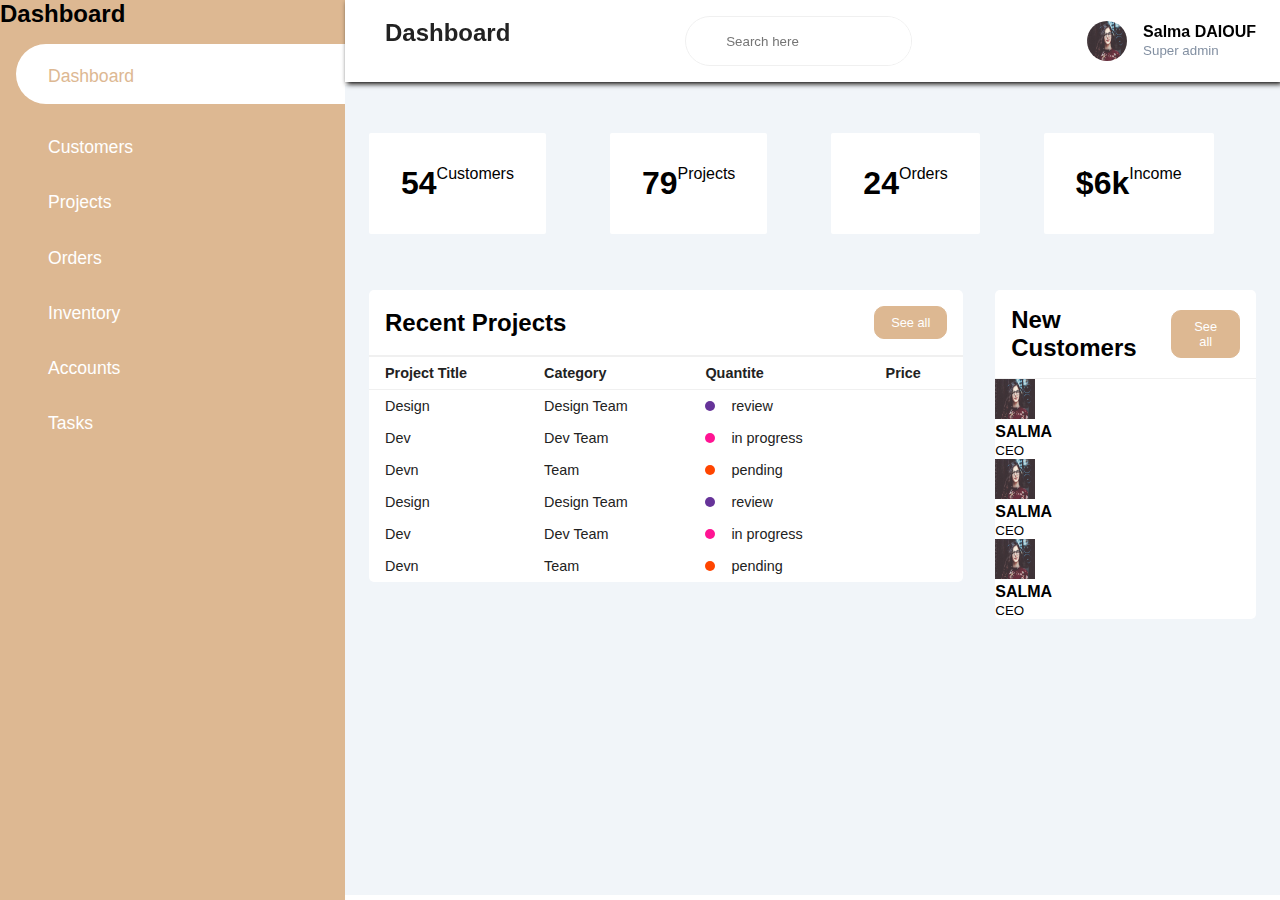
==== index.html @ d8a02985 "index.html" ====
<!DOCTYPE html>
<html lang="en">
<head>
    <meta charset="UTF-8">
    <meta http-equiv="X-UA-Compatible" content="IE=edge">
    <meta name="viewport" content="width=device-width, initial-scale=1.0">
    <title>Dashboard</title>
    <link rel="stylesheet" href="https://maxst.icons8.com/vue-static/landings/line-awesome/line-awesome/1.3.0/css/line-awesome.min.css">
    <link rel="stylesheet" href="style.css   ">
</head>
<body>
    
    <div class="sidebar">
        <div class="sidbar-brand">
            <h2><span class="lab la-accusoft"></span> Dashboard</h2>
        </div>

        <div class="sidebar-menu">
            <ul>
                <li><a href="" class="active"><span class="las la-igloo"></span>
                    <span>Dashboard</span></a>
                </li>
                <li><a href=""><span class="las la-users"></span>
                    <span>Customers</span></a>
                </li>
                <li><a href=""><span class="las la-clipboard-list"></span>
                    <span>Projects</span></a>
                </li>
                <li><a href=""><span class="las la-shopping-bag"></span>
                    <span>Orders</span></a>
                </li>
                <li><a href=""><span class="las la-receipt"></span>
                    <span>Inventory</span></a>
                </li>
                <li><a href=""><span class="las la-user-circle"></span>
                    <span>Accounts</span></a>
                </li>
                <li><a href=""><span class="las la-clipboard-list"></span>
                    <span>Tasks</span></a>
                </li>
            </ul>
        </div>
    </div>

    <div class="main-content">
        <header>
            <h2>
                <label for="">
                    <span class="las la-bars"></span>
                </label>
                Dashboard
            </h2>
            <div class="search-wrapper">
                <span class="las la-search"></span>
                <input type="search" placeholder="Search here"/>
            </div>
            <div class="user-wrapper">
                <img src="img/2.jpg" width="40px" height="40px" alt="">
                <div>
                    <h4>Salma DAIOUF</h4>
                    <small>Super admin</small>
                </div>
            </div>
        </header>

        <main>
            <div class="cards">
                <div class="card-single">
                    <h1>54</h1>
                    <span>Customers</span>
                    <!-- <span class="las la-users"></span> -->
                </div>
                <div> 
                    <span class="las la-users"></span>
                </div>

                <div class="card-single">
                    <h1>79</h1>
                    <span>Projects</span>
                </div>
                <div>
                    <span class="las la-clipboard-list"></span>
                </div>

                <div class="card-single">
                    <h1>24</h1>
                    <span>Orders</span>
                </div>
                <div>
                    <span class="las la-shopping-bag"></span>
                </div>

                <div class="card-single">
                    <h1>$6k</h1>
                    <span>Income</span>
                </div>
                <div>
                    <span class="lab la-google-wallet"></span>
                </div>


            </div>

            <div class="recent-grid">
                <div class="project">
                    <div class="card">
                        <div class="card-header">
                            <h2>Recent Projects</h2>

                            <button>See all <span class="las la-arrow-right">
                            </span></button>
                        </div>

                        <div class="card-body">
                            <div class="table-responsive">
                                <table width="100%">
                                    <thead>
                                        <tr>
                                            <td>Project Title</td>
                                            <td>Category</td>
                                            <td>Quantite</td>
                                            <td>Price</td>
                                        </tr>
                                    </thead>
                                    <tbody>
                                        <tr>
                                            <td>Design</td>
                                            <td>Design Team</td>
                                            <td>
                                                <span class="status purple"></span>
                                                review
                                            </td>
                                        </tr>
                                        <tr>
                                            <td>Dev</td>
                                            <td>Dev Team</td>
                                            <td>
                                                <span class="status pink"></span>
                                                in progress
                                            </td>
                                        </tr>
                                        <tr>
                                            <td>Devn</td>
                                            <td>Team</td>
                                            <td>
                                                <span class="status orange"></span>
                                                pending
                                            </td>
                                        </tr>
                                        <tr>
                                            <td>Design</td>
                                            <td>Design Team</td>
                                            <td>
                                                <span class="status purple"></span>
                                                review
                                            </td>
                                        </tr>
                                        <tr>
                                            <td>Dev</td>
                                            <td>Dev Team</td>
                                            <td>
                                                <span class="status pink"></span>
                                                in progress
                                            </td>
                                        </tr>
                                        <tr>
                                            <td>Devn</td>
                                            <td>Team</td>
                                            <td>
                                                <span class="status orange"></span>
                                                pending
                                            </td>
                                        </tr>
                                    </tbody>
                                </table>
                            </div>
                        </div>
                    </div>
                </div>

                <div class="customers">
                    <div class="card">
                        <div class="card-header">
                            <h2>New Customers</h2>

                            <button>See all <span class="las la-arrow-right">
                            </span></button>
                        </div>

                        <div class="card-body">
                            <div class="customers">

                                <img src="img/2.jpg" width="40px"
                                height="40px" alt="">
                                <div>
                                    <h4>SALMA</h4>
                                    <small>CEO</small>
                                </div>
                                <div>
                                    <span class="las la-user-circle"></span>
                                    <span class="las la-user-comment"></span>
                                    <span class="las la-user-phone"></span>
                                </div>
                            </div>

                            <div class="customers">
                                <img src="img/2.jpg" width="40px"
                                height="40px" alt="">
                                <div>
                                    <h4>SALMA</h4>
                                    <small>CEO</small>
                                </div>
                                <div>
                                    <span class="las la-user-circle"></span>
                                    <span class="las la-user-comment"></span>
                                    <span class="las la-user-phone"></span>
                                </div>
                            </div>

                            <div class="customers">
                                <img src="img/2.jpg" width="40px"
                                height="40px" alt="">
                                <div>
                                    <h4>SALMA</h4>
                                    <small>CEO</small>
                                </div>
                                <div>
                                    <span class="las la-user-circle"></span>
                                    <span class="las la-user-comment"></span>
                                    <span class="las la-user-phone"></span>
                                </div>
                            </div>
                        </div>
                    </div>
                </div>           
            </div>

        </main>
    </div>

</body>
</html>
---- style.css ----
:root{
    --main-color:#DDB892;
    --color-dark:#1D2231;
    --text-grey:#8390A2;
}


* {
    padding: 0;
    margin: 0;
    box-sizing: border-box;
    list-style-type: none;
    text-decoration: none;
    font-family: 'Poppins', sans-serif;

}

.sidebar {
    width: 345px;
    position: fixed;
    left: 0;
    top: 0;
    height: 100%;
    background: var(--main-color);
}

.sadebar-brand {
    height: 90px;
    padding-left: 1rem 0rem 1rem 2rem;
    color: #fff;
}

.sidebar-brand span {
    display: inline-block;
    padding-right: 1rem;
}

.sidebar-menu {
    margin-top: 1rem;
}

.sidebar-menu li {
    width: 100%;
    margin-bottom: 1.7rem;
    padding-left: 1rem;
}

.sidebar-menu a {
    padding-left: 1rem;
    display: block;
    color: #fff;
    font-size: 1.1rem;
}

.sidebar-menu a.active {
    background: #fff;
    padding-top: 1rem;
    padding-bottom: 1rem;
    color: var(--main-color);
    border-radius: 30px 0px 0px 30px;
}

.sidebar-menu a span:first-child {
    font-size: 1.5rem;
    padding-right: 1rem;
}

.main-content {
    margin-left: 345px;
}

header {
    display: flex;
    justify-content: space-between;
    padding: 1rem 1.5rem;
    box-shadow: 2px 2px 5px rgba(0,0,0,2);
    position: fixed;
    left: 345px;
    width: calc(100% - 345px);
    top: 0;
    z-index: 100;
}

header h2 {
    color: #222;
}

header label span {
    font-size: 1.7rem;
    padding-right: 1rem;
}

.search-wrapper {
    border: 1px solid #f0f0f0;
    border-radius: 30px;
    height: 50px;
    display: flex;
    align-items: center;
    overflow-x: hidden;
}

.search-wrapper span {
    display: inline-block;
    padding: 0rem 1rem;
    font-size: 1.5rem;
}

.search-wrapper input {
    height: 100%;
    padding: .5rem;
    border: none;
    outline: none;
}

.user-wrapper {
    display: flex;
    align-items: center;
}

.user-wrapper img {
    border-radius: 50%;
    margin-right: 1rem;
}

.user-wrapper small {
    display: inline-block;
    color: var(--text-grey);
}

main {
    margin-top: 85px;
    padding: 2rem 1.5rem;
    background: #f1f5f9;
    min-height: calc(100vh - 90px);
}

.cards {
    /* display: grid; */
    display: flex;
    grid-template-columns: repeat(4, 1fr);
    grid-gap: 2rem;
    margin-top: 1rem;
}

.card-single {
    display: flex;
    justify-content: space-between;
    background: #fff;
    padding: 2rem;
    border-radius: 2px;
}

.card-single div:last-child span {
    font-size: 3rem;
    color: var(--main-color);
}

.card-single div:first-child span {
    color: var(--text-grey);
}

.card-single:last-child{
    background: var(--main-color);
}

.card-single:last-child h1,
.card-single:last-child div:first-child span,
.card-single:last-child div:last-child span {
    color: #fff;
}

.recent-grid {
    margin-top: 3.5rem;  
    display: grid;
    grid-gap: 2rem;
    grid-template-columns: 67% auto;
}

.card {
    background: #fff;
    border-radius: 5px;
}

.card-header {
    padding: 1rem;
}

.card-header {
    display: flex;
    justify-content: space-between;
    align-items: center;
    border-bottom: 1px solid #f0f0f0;
}
.card-header button {
    background: var(--main-color);
    border-radius: 10px;
    color: #fff;
    font-size: .8rem;
    padding: .5rem 1rem;
    border: 1px solid var(--main-color);
}

table {
    border-collapse: collapse;

}

thead tr {
    border-top: 1px solid #f0f0f0;
    border-bottom: 1px solid #f0f0f0;
}

thead td {
    font-weight: 700;
}

td {
    padding:  .5rem 1rem;
    font-size: .9rem;
    color: #222;
}

td .status {
    display: inline-block;
    height: 10px;
    width: 10px;
    border-radius: 50%;
    margin-right: 1rem;
}

tr td:last-child {
    display: flex;
    align-items: center;
}

.status.purple {
    background: rebeccapurple;
}

.status.pink {
    background: deeppink;
}

.status.orange {
    background: orangered;
}

.table-responsive {
    width: 100%;
    overflow-x: auto;
}
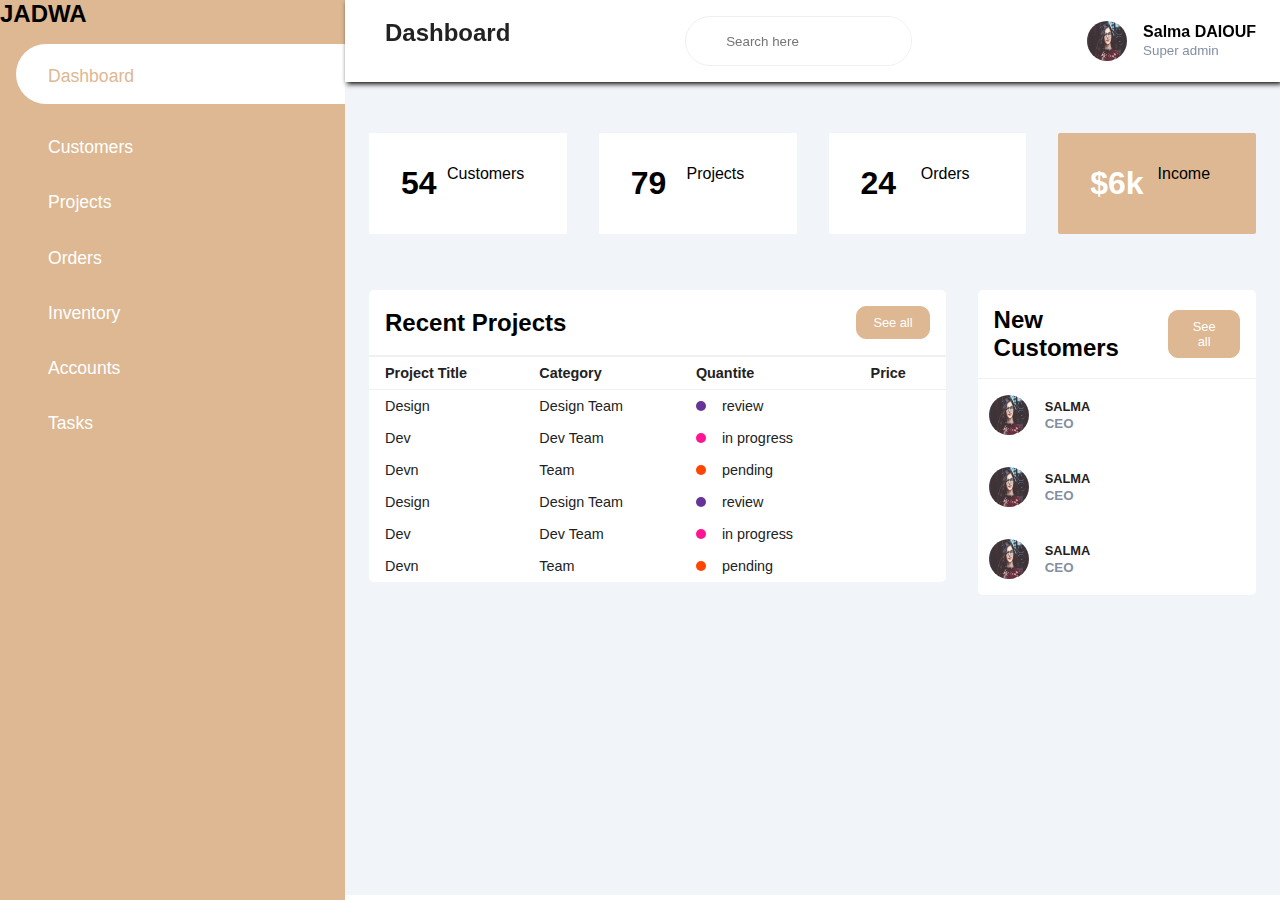
==== commit 6ff3bdd6: "style" ====
--- a/index.html
+++ b/index.html
@@ -9,10 +9,10 @@
     <link rel="stylesheet" href="style.css   ">
 </head>
 <body>
-    
+    <input type="checkbox" id="nav-toggle">
     <div class="sidebar">
         <div class="sidbar-brand">
-            <h2><span class="lab la-accusoft"></span> Dashboard</h2>
+            <h2><span class="lab la-accusoft"></span><span>JADWA</span></h2>
         </div>
 
         <div class="sidebar-menu">
@@ -45,7 +45,7 @@
     <div class="main-content">
         <header>
             <h2>
-                <label for="">
+                <label for="nav-toggle">
                     <span class="las la-bars"></span>
                 </label>
                 Dashboard
@@ -68,35 +68,39 @@
                 <div class="card-single">
                     <h1>54</h1>
                     <span>Customers</span>
+                    <div> 
+                        <span class="las la-users"></span>
+                    </div>
                     <!-- <span class="las la-users"></span> -->
                 </div>
-                <div> 
-                    <span class="las la-users"></span>
-                </div>
+                
 
                 <div class="card-single">
                     <h1>79</h1>
                     <span>Projects</span>
-                </div>
-                <div>
-                    <span class="las la-clipboard-list"></span>
-                </div>
+                    <div>
+                        <span class="las la-clipboard-list"></span>
+                    </div>
+                </div>
+                
 
                 <div class="card-single">
                     <h1>24</h1>
                     <span>Orders</span>
-                </div>
-                <div>
-                    <span class="las la-shopping-bag"></span>
-                </div>
+                    <div>
+                        <span class="las la-shopping-bag"></span>
+                    </div>
+                </div>
+                
 
                 <div class="card-single">
                     <h1>$6k</h1>
                     <span>Income</span>
-                </div>
-                <div>
-                    <span class="lab la-google-wallet"></span>
-                </div>
+                    <div>
+                        <span class="lab la-google-wallet"></span>
+                    </div>
+                </div>
+                
 
 
             </div>
@@ -188,46 +192,51 @@
                         </div>
 
                         <div class="card-body">
-                            <div class="customers">
-
-                                <img src="img/2.jpg" width="40px"
-                                height="40px" alt="">
-                                <div>
-                                    <h4>SALMA</h4>
-                                    <small>CEO</small>
-                                </div>
-                                <div>
+                            <div class="customer">
+                                <div class="info">
+                                    <img src="img/2.jpg" width="40px"
+                                    height="40px" alt="">
+                                    <div>
+                                        <h4>SALMA</h4>
+                                        <small>CEO</small>
+                                    </div>
+                                </div>
+                                <div class="contact">
                                     <span class="las la-user-circle"></span>
-                                    <span class="las la-user-comment"></span>
-                                    <span class="las la-user-phone"></span>
-                                </div>
-                            </div>
-
-                            <div class="customers">
-                                <img src="img/2.jpg" width="40px"
-                                height="40px" alt="">
-                                <div>
-                                    <h4>SALMA</h4>
-                                    <small>CEO</small>
-                                </div>
-                                <div>
+                                    <span class="las la-comment"></span>
+                                    <span class="las la-phone"></span>
+                                </div>
+                            </div>
+
+                            <div class="customer">
+                                <div class="info">
+                                    <img src="img/2.jpg" width="40px"
+                                    height="40px" alt="">
+                                    <div>
+                                        <h4>SALMA</h4>
+                                        <small>CEO</small>
+                                    </div>
+                                </div>
+                                <div class="contact">
                                     <span class="las la-user-circle"></span>
-                                    <span class="las la-user-comment"></span>
-                                    <span class="las la-user-phone"></span>
-                                </div>
-                            </div>
-
-                            <div class="customers">
-                                <img src="img/2.jpg" width="40px"
-                                height="40px" alt="">
-                                <div>
-                                    <h4>SALMA</h4>
-                                    <small>CEO</small>
-                                </div>
-                                <div>
+                                    <span class="las la-comment"></span>
+                                    <span class="las la-phone"></span>
+                                </div>
+                            </div>
+
+                            <div class="customer">
+                                <div class="info">
+                                    <img src="img/2.jpg" width="40px"
+                                    height="40px" alt="">
+                                    <div>
+                                        <h4>SALMA</h4>
+                                        <small>CEO</small>
+                                    </div>
+                                </div>
+                                <div class="contact">
                                     <span class="las la-user-circle"></span>
-                                    <span class="las la-user-comment"></span>
-                                    <span class="las la-user-phone"></span>
+                                    <span class="las la-comment"></span>
+                                    <span class="las la-phone"></span>
                                 </div>
                             </div>
                         </div>
--- a/style.css
+++ b/style.css
@@ -22,6 +22,8 @@
     top: 0;
     height: 100%;
     background: var(--main-color);
+    z-index: 100;
+    transition: width 300ms;
 }
 
 .sadebar-brand {
@@ -65,11 +67,41 @@
     padding-right: 1rem;
 }
 
+#nav-toggle:checked + .sidebar {
+    width: 70px;
+}
+
+#nav-toggle:checked + .sidebar .sidebar-brand,
+#nav-toggle:checked + .sidebar li {
+    padding-left: 1rem;
+    text-align: center;
+}
+
+#nav-toggle:checked + .sidebar li a {
+    padding-left: 0rem;
+}
+
+#nav-toggle:checked + .sidebar .sidebar-brand h2 span:last-child,
+#nav-toggle:checked + .sidebar li a span:last-child {
+    display: none;
+}
+
+#nav-toggle:checked ~ .main-content {
+    margin-left: 70px;
+}
+
+#nav-toggle:checked ~ .main-content header{
+    width: calc(100% - 70px);
+    left: 70px;
+}
+
 .main-content {
+    transition: margin-left 300ms;
     margin-left: 345px;
 }
 
 header {
+    background: #fff;
     display: flex;
     justify-content: space-between;
     padding: 1rem 1.5rem;
@@ -79,6 +111,11 @@
     width: calc(100% - 345px);
     top: 0;
     z-index: 100;
+    transition: left 300ms;
+}
+
+#nav-toggle {
+    display: none;
 }
 
 header h2 {
@@ -135,8 +172,8 @@
 }
 
 .cards {
-    /* display: grid; */
-    display: flex;
+    display: grid;
+    /* display: flex; */
     grid-template-columns: repeat(4, 1fr);
     grid-gap: 2rem;
     margin-top: 1rem;
@@ -173,7 +210,7 @@
     margin-top: 3.5rem;  
     display: grid;
     grid-gap: 2rem;
-    grid-template-columns: 67% auto;
+    grid-template-columns: 65% auto;
 }
 
 .card {
@@ -248,4 +285,168 @@
 .table-responsive {
     width: 100%;
     overflow-x: auto;
+}
+
+.customer {
+    display: flex;
+    justify-content: space-between;
+    align-items: center;
+    padding: 1rem .7rem;
+}
+
+.info {
+    display: flex;
+    align-items: center;
+}
+
+.info img {
+    border-radius: 50%;
+    margin-right: 1rem;
+}
+
+.info h4 {
+    font-size: .8rem;
+    font-weight: 600;
+    color: #222;
+}
+
+.info small {
+    font-weight: 600;
+    color: VAR(--text-grey);
+}
+
+.contact span {
+    font-size: 1.2rem;
+    display: inline-block;
+    margin-left: .5rem;
+    color: var(--main-color);
+}
+
+@media only screen and (max-width: 1200px) {
+    .sidebar {
+        width: 70px;
+    }
+    
+    .sidebar .sidebar-brand,
+    .sidebar li {
+        padding-left: 1rem;
+        text-align: center;
+    }
+    
+    .sidebar li a {
+        padding-left: 0rem;
+    }
+    
+    .sidebar .sidebar-brand h2 span:last-child,
+    .sidebar li a span:last-child {
+        display: none;
+    }
+    
+    .main-content {
+        margin-left: 70px;
+    }
+    
+    .main-content header{
+        width: calc(100% - 70px);
+        left: 70px;
+    }
+
+    .sidebar:hover {
+        width: 345px;
+        z-index: 200;
+    }
+    
+    .sidebar:hover .sidebar-brand,
+    .sidebar:hover li {
+        padding-left: 2rem;
+        text-align: left;
+    }
+    
+    .sidebar:hover li a {
+        padding-left: 1rem;
+    }
+    
+    .sidebar:hover .sidebar-brand h2 span:last-child,
+    .sidebar:hover li a span:last-child {
+        display: inline;
+    }
+    
+}
+
+@media only screen and (max-width: 960px) {
+    .cards {
+        grid-template-columns: repeat(3, 1fr);
+    }
+
+    .recent-grid {
+        grid-template-columns: 60% 40%;
+    }
+}
+
+@media only screen and (max-width: 768px) {
+    .cards {
+        grid-template-columns: repeat(2, 1fr);
+    }
+
+    .recent-grid {
+        grid-template-columns: 100%;
+    }
+
+    .search-wrapper {
+        display: none;
+    }
+
+    .sidebar {
+        left: -100% !important;
+    }
+
+    header h2 {
+        display: flex;
+        align-items: center;
+    }
+
+    header h2 label {
+        display: inline-block;
+        background: var(--main-color);
+        padding-right: 0rem;
+        margin-right: 1rem;
+        height: 40px;
+        width: 40px;
+        border-radius: 50%;
+        color: #fff;
+        display: flex;
+        align-items: center;
+        justify-content: center !important;
+    }
+
+    header h2 span {
+        text-align: center;
+        padding-right: 0rem;
+    }
+
+    header h2 {
+        font-size: 1.1rem;
+    }
+
+    .main-content {
+        width: 100%;
+        margin-left: 0rem;
+    }
+
+    header {
+        width: 100% !important;
+        left: 0 !important;
+    }
+
+    #nav-toggle:checked + .sidebar{
+        left: 0 !important;
+        z-index: 100;
+        width: 345px;
+    }
+}
+
+@media only screen and (max-width: 768px){
+    .cards {
+        grid-template-columns: 100%;
+    }
 }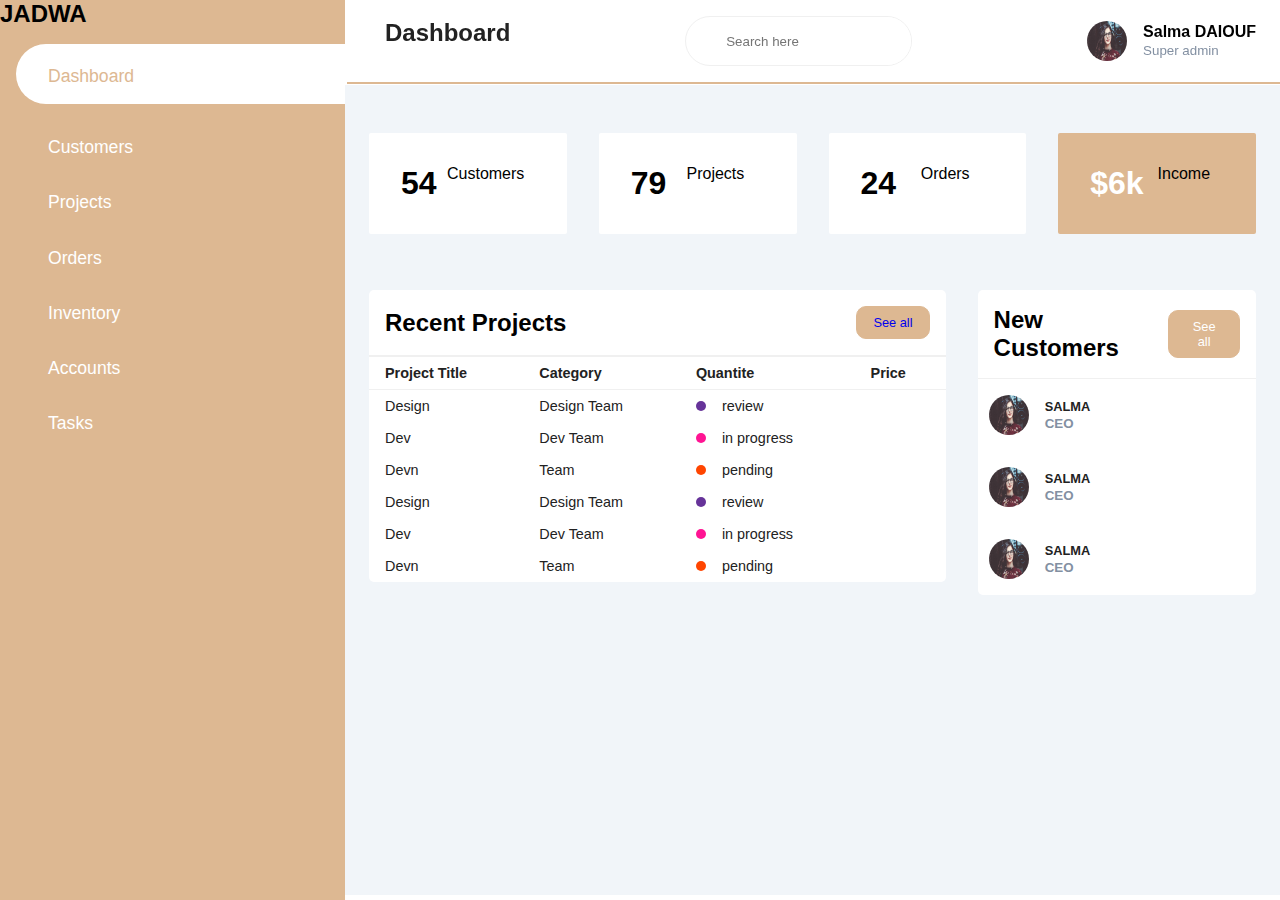
==== commit bff18cbc: "add project page" ====
--- a/index.html
+++ b/index.html
@@ -6,7 +6,7 @@
     <meta name="viewport" content="width=device-width, initial-scale=1.0">
     <title>Dashboard</title>
     <link rel="stylesheet" href="https://maxst.icons8.com/vue-static/landings/line-awesome/line-awesome/1.3.0/css/line-awesome.min.css">
-    <link rel="stylesheet" href="style.css   ">
+    <link rel="stylesheet" href="style.css">
 </head>
 <body>
     <input type="checkbox" id="nav-toggle">
@@ -23,7 +23,7 @@
                 <li><a href=""><span class="las la-users"></span>
                     <span>Customers</span></a>
                 </li>
-                <li><a href=""><span class="las la-clipboard-list"></span>
+                <li><a href="project.php"><span class="las la-clipboard-list"></span>
                     <span>Projects</span></a>
                 </li>
                 <li><a href=""><span class="las la-shopping-bag"></span>
@@ -111,8 +111,8 @@
                         <div class="card-header">
                             <h2>Recent Projects</h2>
 
-                            <button>See all <span class="las la-arrow-right">
-                            </span></button>
+                            <button><a href="project.php">See all <span class="las la-arrow-right">
+                            </span></button></a></button>
                         </div>
 
                         <div class="card-body">
--- a/style.css
+++ b/style.css
@@ -105,7 +105,9 @@
     display: flex;
     justify-content: space-between;
     padding: 1rem 1.5rem;
-    box-shadow: 2px 2px 5px rgba(0,0,0,2);
+    /* box-shadow: 2px 2px 0px rgba(0,0,0,2); */
+    box-shadow: 2px 2px 0px var(--main-color);
+
     position: fixed;
     left: 345px;
     width: calc(100% - 345px);
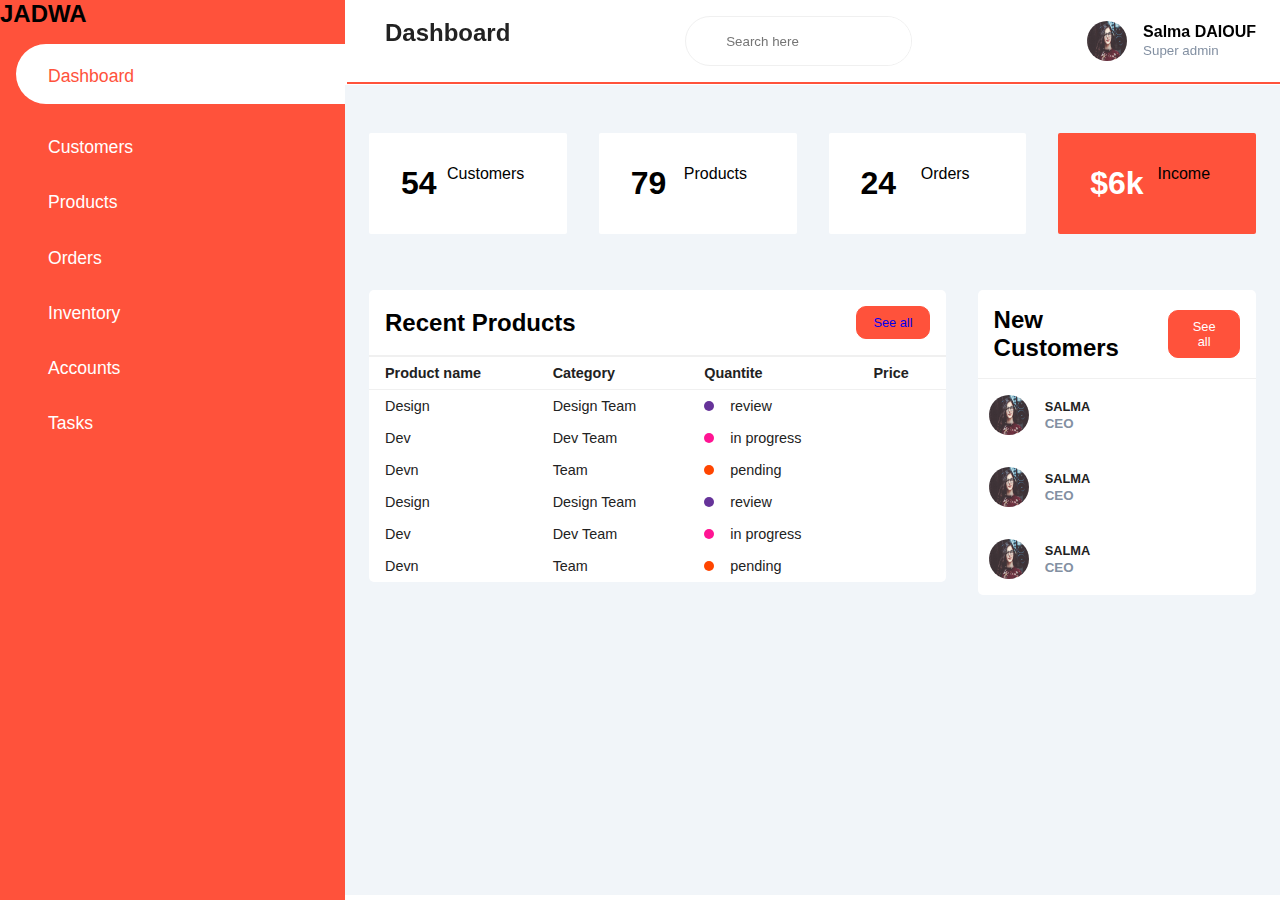
==== commit a0140422: "product table" ====
--- a/index.html
+++ b/index.html
@@ -17,14 +17,14 @@
 
         <div class="sidebar-menu">
             <ul>
-                <li><a href="" class="active"><span class="las la-igloo"></span>
+                <li><a href="index.html" class="active"><span class="las la-igloo"></span>
                     <span>Dashboard</span></a>
                 </li>
                 <li><a href=""><span class="las la-users"></span>
                     <span>Customers</span></a>
                 </li>
-                <li><a href="project.php"><span class="las la-clipboard-list"></span>
-                    <span>Projects</span></a>
+                <li><a href="test.html"><span class="las la-clipboard-list"></span>
+                    <span>Products</span></a>
                 </li>
                 <li><a href=""><span class="las la-shopping-bag"></span>
                     <span>Orders</span></a>
@@ -77,7 +77,7 @@
 
                 <div class="card-single">
                     <h1>79</h1>
-                    <span>Projects</span>
+                    <span>Products</span>
                     <div>
                         <span class="las la-clipboard-list"></span>
                     </div>
@@ -109,9 +109,9 @@
                 <div class="project">
                     <div class="card">
                         <div class="card-header">
-                            <h2>Recent Projects</h2>
-
-                            <button><a href="project.php">See all <span class="las la-arrow-right">
+                            <h2>Recent Products</h2>
+
+                            <button><a href="test.html">See all <span class="las la-arrow-right">
                             </span></button></a></button>
                         </div>
 
@@ -120,7 +120,7 @@
                                 <table width="100%">
                                     <thead>
                                         <tr>
-                                            <td>Project Title</td>
+                                            <td>Product name</td>
                                             <td>Category</td>
                                             <td>Quantite</td>
                                             <td>Price</td>
--- a/style.css
+++ b/style.css
@@ -1,5 +1,5 @@
 :root{
-    --main-color:#DDB892;
+    --main-color: #ff523b;
     --color-dark:#1D2231;
     --text-grey:#8390A2;
 }
